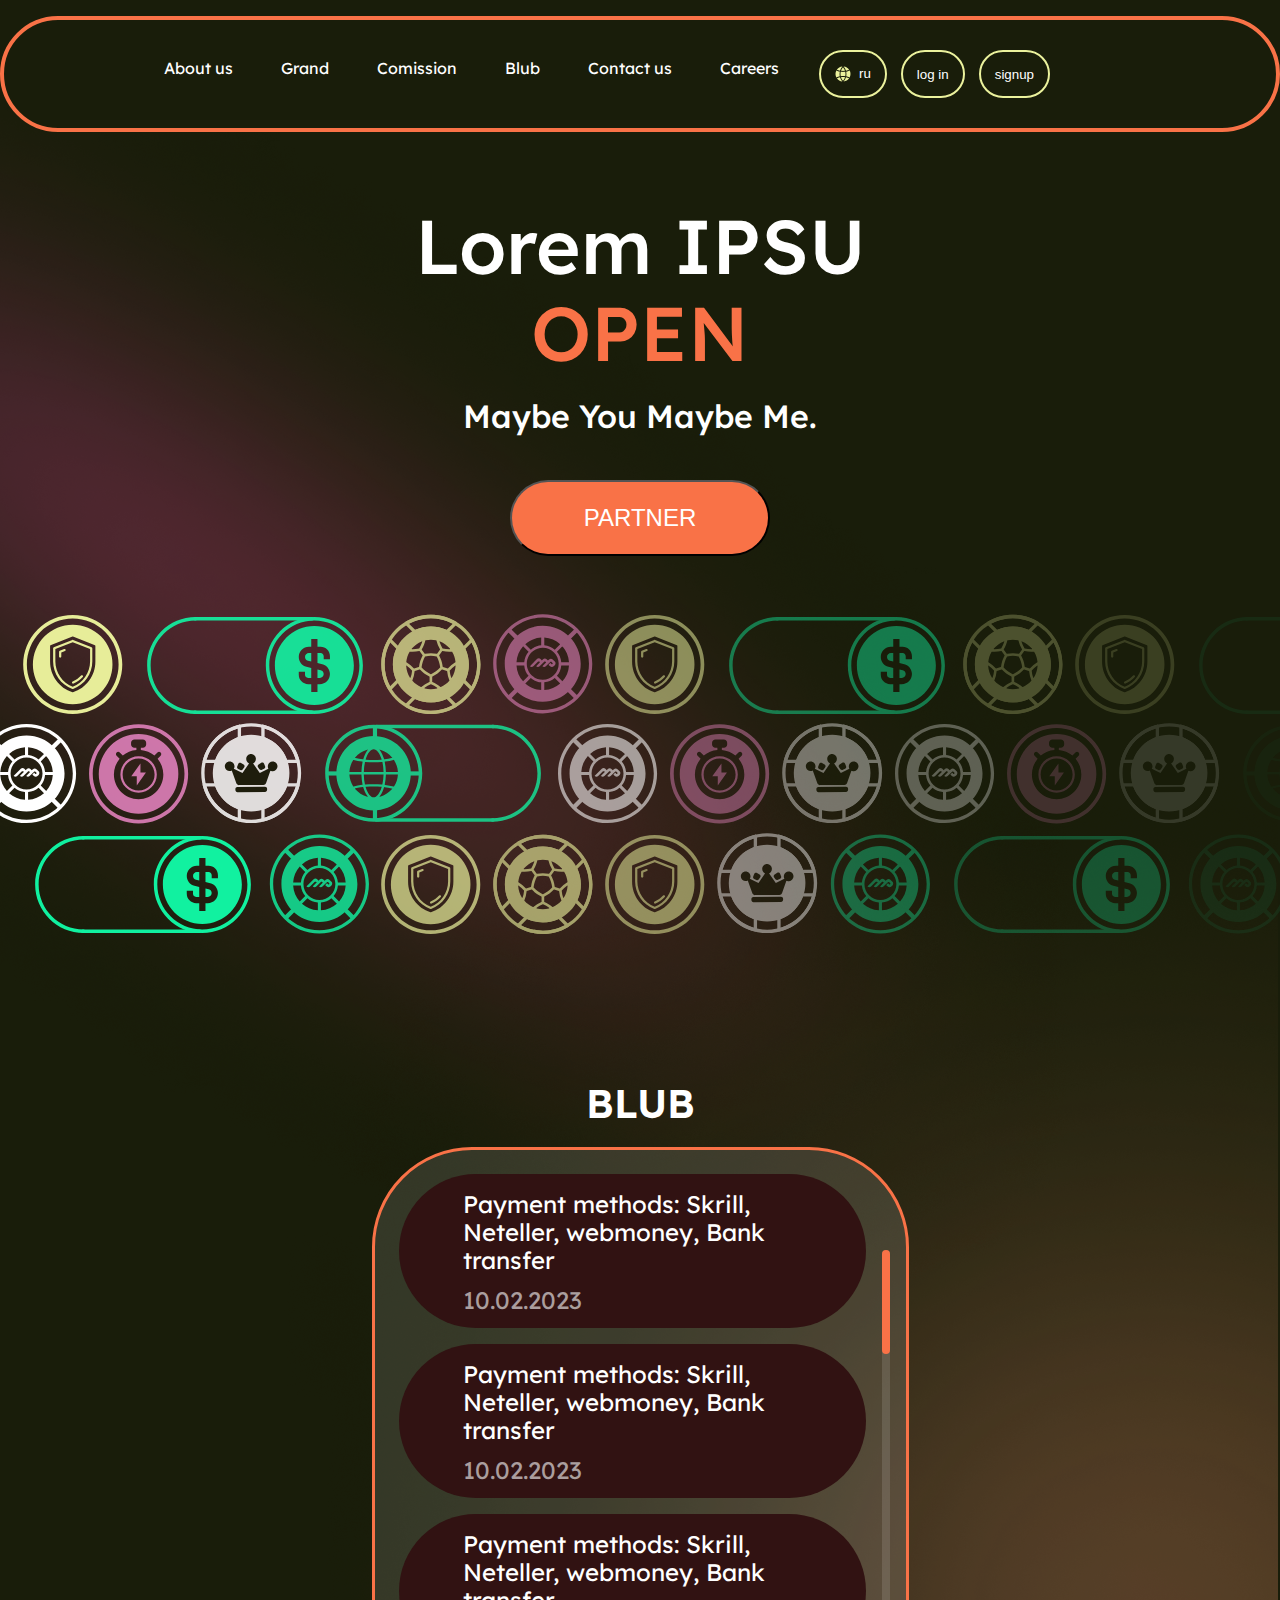
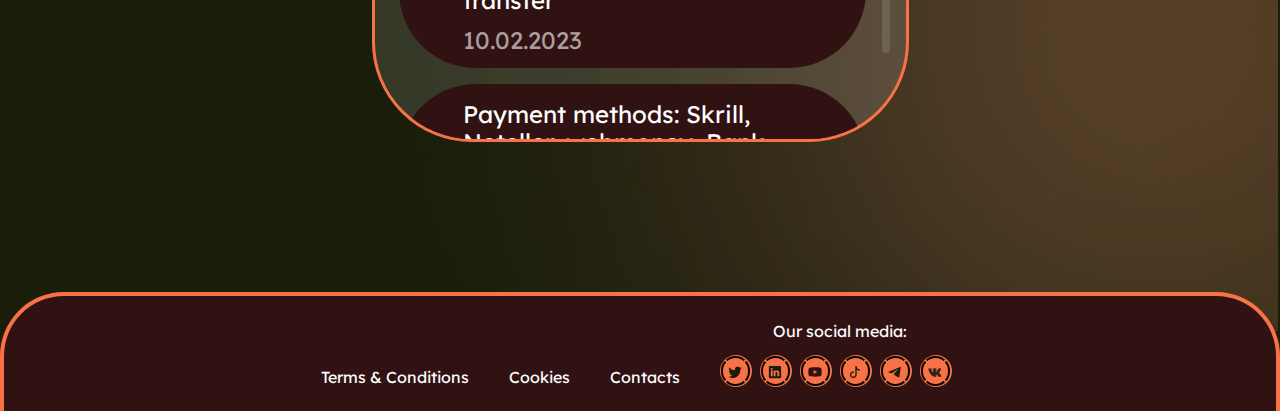
==== index.html @ ddff0fbc "Add files via upload" ====
<!DOCTYPE html>
<html lang="en">
<head>
    <meta charset="UTF-8">
    <meta name="viewport" content="width=device-width, initial-scale=1.0">
    <link rel="stylesheet" href="./src/css/reset.css">
    <link rel="stylesheet" href="./src/css/style.css">
    <title>LorenIpsumBlob</title>
</head>
<body>
          
    <div class="container">
        <header class="header">
            <nav class="header__menu">
                <ul class="header__menu-list">
                    <li class="header__menu-item"><a href="#" class="header__menu-link">About us</a></li>
                    <li class="header__menu-item"><a href="#" class="header__menu-link">Grand</a></li>
                    <li class="header__menu-item"><a href="#" class="header__menu-link">Comission</a></li>
                    <li class="header__menu-item"><a href="blubpage.html" class="header__menu-link">Blub</a></li>
                    <li class="header__menu-item"><a href="#" class="header__menu-link">Contact us</a></li>
                    <li class="header__menu-item"><a href="#" class="header__menu-link">Careers</a></li>
                </ul>
            </nav>
            
                <div class="header__menu__mobile__buttons">
                    <button class="header__mobile__button-language">
                        <img src="./src/img/icons/Language__mobile.svg" alt="Language mobile button">
                    </button>
                    <div class="header__mobile__hamburger" id="hamburger">
                        <div class="header__mobile__hamburger-row"></div>
                        <div class="header__mobile__hamburger-row"></div>
                        <div class="header__mobile__hamburger-row"></div>
                    </div>
                </div>
            <nav class="header__menu__mobile">    
                <ul class="header__menu__mobile-list">
                    <li class="header__menu__mobile-item"><a href="#" class="header__menu-link">About us</a></li>
                    <li class="header__menu__mobile-item"><a href="#" class="header__menu__mobile-link">Grand</a></li>
                    <li class="header__menu__mobile-item"><a href="#" class="header__menu__mobile-link">Comission</a></li>
                    <li class="header__menu__mobile-item"><a href="#" class="header__menu__mobile-link">Blub</a></li>
                    <li class="header__menu__mobile-item"><a href="#" class="header__menu__mobile-link">Contact us</a></li>
                    <li class="header__menu__mobile-item"><a href="#" class="header__menu__mobile-link">Careers</a></li>
                </ul>
                <div class="header__menu__mobile-logs">
                    <button class="header__menu__mobile__login">Log in</button>
                    <button class="header__menu__mobile__signup">Sign up</button>
                </div>
            </nav>
            <div class="header__buttons">
                <button class=" header__button header__button--language" id="languageButton">
                    <img src="./src/img/icons/Language.svg" alt="Language button">
                    <span class="header__button-span" id="languageSpan">ru</span>
                </button>
                <button class="header__button">
                    <span class="header__button-span">log in</span>
                </button>
                <button class="header__button">
                    <span class="header__button-span">signup</span>
                </button>
            </div>
        </header>
        <main class="main">
            <section class="main__open">
                <h1 class="open__title">
                    Lorem <span class="open__title--upper">ipsu</span> <br>
                    <span class="open__title--orange">open</span>
                </h1>
                <p class="open__content">
                    Maybe You Maybe Me.
                </p>
                <button class="open__button">
                    Partner
                </button>
            </section>
            <div class="banner">
                <div class="banner__column banner__column-left">
                        <img src="./src/img/banner_icons/Shield.svg" alt="Shield Icon" class="banner__column-item">
                        <img src="./src/img/banner_icons/Dollar.svg" alt="Dollar Icon" class="banner__column-item banner__column-item--long">
                        <img src="./src/img/banner_icons/Soccer.svg" alt="Soccer Icon" class="banner__column-item">
                        <img src="./src/img/banner_icons/M.svg" alt="M Icon" class="banner__column-item">
                        <img src="./src/img/banner_icons/Shield.svg" alt="Shield Icon" class="banner__column-item">
                        <img src="./src/img/banner_icons/Dollar.svg" alt="Dollar Icon" class="banner__column-item banner__column-item--long">
                        <img src="./src/img/banner_icons/Soccer.svg" alt="Soccer Icon" class="banner__column-item">      
                </div>
                <div class="banner__column banner__column-center">
                   
                        <img src="./src/img/banner_icons/M-white.svg" alt="M-White Icon" class="banner__column-item">
                        <img src="./src/img/banner_icons/Timer.svg" alt="Timer Icon" class="banner__column-item">
                        <img src="./src/img/banner_icons/Crown.svg" alt="Crown Icon" class="banner__column-item">
                        <img src="./src/img/banner_icons/World.svg" alt="World Icon" class="banner__column-item banner__column-item--long">
                        <img src="./src/img/banner_icons/M-white.svg" alt="M-White Icon" class="banner__column-item">
                        <img src="./src/img/banner_icons/Timer.svg" alt="Timer Icon" class="banner__column-item">
                        <img src="./src/img/banner_icons/Crown.svg" alt="Crown Icon" class="banner__column-item">
                </div>
                <div class="banner__column banner__column-right">
                        <img src="./src/img/banner_icons/Dollar.svg" alt="Dollar Icon" class="banner__column-item banner__column-item--long">
                        <img src="./src/img/banner_icons/M_green.svg" alt="M Green Icon" class="banner__column-item">
                        <img src="./src/img/banner_icons/Shield.svg" alt="Shield Icon" class="banner__column-item">
                        <img src="./src/img/banner_icons/Soccer.svg" alt="Soccer Icon" class="banner__column-item">
                        <img src="./src/img/banner_icons/Shield.svg" alt="Shield Icon" class="banner__column-item">
                        <img src="./src/img/banner_icons/Crown.svg" alt="Crown Icon" class="banner__column-item">
                        <img src="./src/img/banner_icons/M_green.svg" alt="M Green Icon" class="banner__column-item">
                </div>
        </div>
        <div class="banner__horizontal">
            <div class="banner__horizontal__column banner__horizontal__column-left">
                        <img src="./src/img/banner_icons/Shield.svg" alt="Shield Icon" class="banner__horizontal__column-item">
                        <img src="./src/img/banner_icons/Dollar__horizontal.svg" alt="Dollar Icon" class="banner__horizontal__column-item banner__horizontal__column-item--long">
                        <img src="./src/img/banner_icons/Soccer.svg" alt="Soccer Icon" class="banner__horizontal__column-item">
                        <img src="./src/img/banner_icons/M.svg" alt="M Icon" class="banner__horizontal__column-item">
                        <img src="./src/img/banner_icons/Shield.svg" alt="Shield Icon" class="banner__horizontal__column-item">
                        <img src="./src/img/banner_icons/Dollar__horizontal.svg" alt="Dollar Icon" class="banner__horizontal__column-item banner__horizontal__column-item--long">
                        <img src="./src/img/banner_icons/Soccer.svg" alt="Soccer Icon" class="banner__horizontal__column-item">  
                        <img src="./src/img/banner_icons/Shield.svg" alt="Shield Icon" class="banner__horizontal__column-item">
                        <img src="./src/img/banner_icons/Dollar__horizontal.svg" alt="Dollar Icon" class="banner__horizontal__column-item banner__horizontal__column-item--long">
                        <img src="./src/img/banner_icons/Soccer.svg" alt="Soccer Icon" class="banner__horizontal__column-item">
                        <img src="./src/img/banner_icons/M.svg" alt="M Icon" class="banner__horizontal__column-item">
                        <img src="./src/img/banner_icons/Shield.svg" alt="Shield Icon" class="banner__horizontal__column-item">
                        <img src="./src/img/banner_icons/Dollar__horizontal.svg" alt="Dollar Icon" class="banner__horizontal__column-item banner__horizontal__column-item--long">
                        <img src="./src/img/banner_icons/Soccer.svg" alt="Soccer Icon" class="banner__horizontal__column-item">    
            </div>
            <div class="banner__horizontal__column banner__horizontal__column-center">
                        <img src="./src/img/banner_icons/M-white.svg" alt="M-White Icon" class="banner__horizontal__column-item">
                        <img src="./src/img/banner_icons/Timer.svg" alt="Timer Icon" class="banner__horizontal__column-item">
                        <img src="./src/img/banner_icons/Crown.svg" alt="Crown Icon" class="banner__horizontal__column-item">
                        <img src="./src/img/banner_icons/World__horizontal.svg" alt="World Icon" class="banner__horizontal__column-item banner__horizontal__column-item--long">
                        <img src="./src/img/banner_icons/M-white.svg" alt="M-White Icon" class="banner__horizontal__column-item">
                        <img src="./src/img/banner_icons/Timer.svg" alt="Timer Icon" class="banner__horizontal__column-item">
                        <img src="./src/img/banner_icons/Crown.svg" alt="Crown Icon" class="banner__horizontal__column-item">      
                        <img src="./src/img/banner_icons/M-white.svg" alt="M-White Icon" class="banner__horizontal__column-item">
                        <img src="./src/img/banner_icons/Timer.svg" alt="Timer Icon" class="banner__horizontal__column-item">
                        <img src="./src/img/banner_icons/Crown.svg" alt="Crown Icon" class="banner__horizontal__column-item">
                        <img src="./src/img/banner_icons/World__horizontal.svg" alt="World Icon" class="banner__horizontal__column-item banner__horizontal__column-item--long">
                        <img src="./src/img/banner_icons/M-white.svg" alt="M-White Icon" class="banner__horizontal__column-item">
                        <img src="./src/img/banner_icons/Timer.svg" alt="Timer Icon" class="banner__horizontal__column-item">
                        <img src="./src/img/banner_icons/Crown.svg" alt="Crown Icon" class="banner__horizontal__column-item">
            </div>
            <div class="banner__horizontal__column banner__horizontal__column-right">
                    <img src="./src/img/banner_icons/Dollar__horizontal.svg" alt="Dollar Icon" class="banner__horizontal__column-item banner__horizontal__column-item--long">
                    <img src="./src/img/banner_icons/M_green.svg" alt="M Green Icon" class="banner__horizontal__column-item">
                    <img src="./src/img/banner_icons/Shield.svg" alt="Shield Icon" class="banner__horizontal__column-item">
                    <img src="./src/img/banner_icons/Soccer.svg" alt="Soccer Icon" class="banner__horizontal__column-item">
                    <img src="./src/img/banner_icons/Shield.svg" alt="Shield Icon" class="banner__horizontal__column-item">
                    <img src="./src/img/banner_icons/Crown.svg" alt="Crown Icon" class="banner__horizontal__column-item">
                    <img src="./src/img/banner_icons/M_green.svg" alt="M Green Icon" class="banner__horizontal__column-item">
                    <img src="./src/img/banner_icons/Dollar__horizontal.svg" alt="Dollar Icon" class="banner__horizontal__column-item banner__horizontal__column-item--long">
                    <img src="./src/img/banner_icons/M_green.svg" alt="M Green Icon" class="banner__horizontal__column-item">
                    <img src="./src/img/banner_icons/Shield.svg" alt="Shield Icon" class="banner__horizontal__column-item">
                    <img src="./src/img/banner_icons/Soccer.svg" alt="Soccer Icon" class="banner__horizontal__column-item">
                    <img src="./src/img/banner_icons/Shield.svg" alt="Shield Icon" class="banner__horizontal__column-item">
                    <img src="./src/img/banner_icons/Crown.svg" alt="Crown Icon" class="banner__horizontal__column-item">
                    <img src="./src/img/banner_icons/M_green.svg" alt="M Green Icon" class="banner__horizontal__column-item">
            </div>
        </div>
            <section class="main__blub">
                <h2 class="blub__title">
                    Blub
                </h2>
                <div class="blub__feed">
                    <div class="blub__content">
                        <div class="blub__item">
                            <a href="news.html" class="blub__item-link">
                                <div class="blub__item-desc">
                                    Payment methods: Skrill, Neteller, webmoney, Bank transfer
                                </div>
                                <div class="blub__item-date">10.02.2023</div>
                            </a>
                        </div>
                        <div class="blub__item">
                            <a href="#" class="blub__item-link">
                                <div class="blub__item-desc">
                                    Payment methods: Skrill, Neteller, webmoney, Bank transfer
                                </div>
                                <div class="blub__item-date">10.02.2023</div>
                            </a>
                        </div>
                        <div class="blub__item">
                            <a href="#" class="blub__item-link">
                                <div class="blub__item-desc">
                                    Payment methods: Skrill, Neteller, webmoney, Bank transfer
                                </div>
                                <div class="blub__item-date">10.02.2023</div>
                            </a>
                        </div>
                        <div class="blub__item">
                            <a href="#" class="blub__item-link">
                                <div class="blub__item-desc">
                                    Payment methods: Skrill, Neteller, webmoney, Bank transfer
                                </div>
                                <div class="blub__item-date">10.02.2023</div>
                            </a>
                        </div>
                        <div class="blub__item">
                            <a href="#" class="blub__item-link">
                                <div class="blub__item-desc">
                                    Payment methods: Skrill, Neteller, webmoney, Bank transfer
                                </div>
                                <div class="blub__item-date">10.02.2023</div>
                            </a>
                        </div>
                        <div class="blub__item">
                            <a href="#" class="blub__item-link">
                                <div class="blub__item-desc">
                                    Payment methods: Skrill, Neteller, webmoney, Bank transfer
                                </div>
                                <div class="blub__item-date">10.02.2023</div>
                            </a>
                        </div>
                        <div class="blub__item">
                            <a href="#" class="blub__item-link">
                                <div class="blub__item-desc">
                                    Payment methods: Skrill, Neteller, webmoney, Bank transfer
                                </div>
                                <div class="blub__item-date">10.02.2023</div>
                            </a>
                        </div>
                        <div class="blub__item">
                            <a href="#" class="blub__item-link">
                                <div class="blub__item-desc">
                                    Payment methods: Skrill, Neteller, webmoney, Bank transfer
                                </div>
                                <div class="blub__item-date">10.02.2023</div>
                            </a>
                        </div>
                    </div>
                    <div class="blub__scrollbar">
                        <div class="blub__scrollbar-thumb"></div>
                    </div>
                </div>    
            </section>
            
        </main>
    </div>
    <img src="./src/img/Dot_Light.png" alt="Dot Light" class="dot-light">
    <img src="./src/img/Circle_Light.png" alt="Circle Light" class="circle-light">
    
    <footer class="footer">
        <div class="container">
            
                <div class="footer__row">
                    <ul class="footer__terms">
                        <li class="footer__terms-item"><a href="#" class="footer__terms-link">Terms & Conditions</a></li>
                        <li class="footer__terms-item"><a href="#" class="footer__terms-link">Cookies</a></li>
                        <li class="footer__terms-item"><a href="#" class="footer__terms-link">Contacts</a></li>
                    </ul>
                    <div class="footer__media">
                        <div class="footer__media__title">
                            Our social media:
                        </div>
                        <ul class="footer__media__list">
                            <li class="footer__media__list-item">
                                <div class="inner-circle">
                                    <div class="notch notch-1"></div>
                                    <div class="notch notch-2"></div>
                                    <div class="notch notch-3"></div>
                                    <div class="notch notch-4"></div>
                                    <a href="#"><img src="./src/img/icons/Twitter.svg" alt="Twitter"></a>
                                </div>
                            </li>
                            <li class="footer__media__list-item">
                                <div class="inner-circle">
                                    <div class="notch notch-1"></div>
                                    <div class="notch notch-2"></div>
                                    <div class="notch notch-3"></div>
                                    <div class="notch notch-4"></div>
                                    <a href="#"><img src="./src/img/icons/LinkedIn.svg" alt="LinkedIn"></a>
                                </div>
                            </li>
                            <li class="footer__media__list-item">
                                <div class="inner-circle">
                                    <div class="notch notch-1"></div>
                                    <div class="notch notch-2"></div>
                                    <div class="notch notch-3"></div>
                                    <div class="notch notch-4"></div>
                                    <a href="#"><img src="./src/img/icons/YouTube.svg" alt="YouTube"></a>
                                </div>
                            </li>
                            <li class="footer__media__list-item">
                                <div class="inner-circle">
                                    <div class="notch notch-1"></div>
                                    <div class="notch notch-2"></div>
                                    <div class="notch notch-3"></div>
                                    <div class="notch notch-4"></div>
                                    <a href="#"><img src="./src/img/icons/TikTok.svg" alt="TikTok"></a>
                                </div>
                            </li>
                            <li class="footer__media__list-item">
                                <div class="inner-circle">
                                    <div class="notch notch-1"></div>
                                    <div class="notch notch-2"></div>
                                    <div class="notch notch-3"></div>
                                    <div class="notch notch-4"></div>
                                    <a href="#"><img src="./src/img/icons/Telegram.svg" alt="Telegram"></a>
                                </div>
                            </li>
                            <li class="footer__media__list-item">
                                <div class="inner-circle">
                                    <div class="notch notch-1"></div>
                                    <div class="notch notch-2"></div>
                                    <div class="notch notch-3"></div>
                                    <div class="notch notch-4"></div>
                                    <a href="#"><img src="./src/img/icons/VK.svg" alt="VK"></a>
                                </div>
                            </li>
                        </ul>
                    </div>
                </div>
        </div>
    </footer>
    <script src="./src/js/scrollbar.js"></script>
    <script src="./src/js/icons__vertical.js"></script>
    <script src="./src/js/icons__horizontal.js"></script>
    <script src="./src/js/mobile__menu.js"></script>
    <script src="./src/js/language__transition.js"></script>
</body>
</html>
---- src/css/style.css ----
@import url("https://fonts.googleapis.com/css2?family=Lato:ital,wght@0,100;0,300;0,400;0,700;0,900;1,100;1,300;1,400;1,700;1,900&family=Lexend:wght@100..900&family=Raleway:ital,wght@0,100..900;1,100..900&display=swap");

*,
*::after,
*::before {
    box-sizing: border-box;
}

body {
    max-width: 1920px;
    font-style: normal;
    font-family: "Lexend", sans-serif;
    font-weight: 400;
    font-size: 24px;
    line-height: 24px;
    color: #fff;
    background-color: #191d0a;
    position: relative;
    z-index: 1;
}

a {
    text-decoration: none;
    color: inherit;
    display: inline-block;
}

.container {
    width: 100%;
    max-width: 1640px;
    margin: 0 auto;
}

.header {
    position: relative;
    margin-top: 16px;
    border: 4px solid #f97247;
    border-radius: 64px;
    -webkit-border-radius: 64px;
    -moz-border-radius: 64px;
    display: -webkit-flex;
    display: -ms-flexbox;
    display: flex;
    -ms-flex-pack: end;
    -webkit-justify-content: flex-end;
    justify-content: flex-end;
    padding-top: 30px;
    padding-bottom: 30px;
    font-size: 16px;
    line-height: 20px;
    background: transparent;
    background-color: #191d0a;
    z-index: 1000;
}

.header__menu {
    margin-right: 206px;
}

.header__menu__mobile {
    display: none;
}

.header__menu-list {
    display: -webkit-flex;
    display: -ms-flexbox;
    display: flex;
    -webkit-justify-content: space-between;
    justify-content: space-between;
    -webkit-align-items: center;
    align-items: center;
}

.header__menu-item {
    margin-right: 32px;
    padding: 8px;
    transition: color 0.8s ease;
    -webkit-transition: color 0.8s ease;
    -moz-transition: color 0.8s ease;
}

.header__menu-link:hover {
    color: #f97247;
}

.header__buttons {
    display: flex;
    display: -webkit-flex;
    display: -ms-flexbox;
    -webkit-justify-content: space-between;
    -ms-flex-pack: justify;
    justify-content: space-between;
    margin-right: 60px;
}

.header__menu__mobile__buttons {
    display: none;
}

.header__button {
    border: 2px solid #ebf29d;
    padding: 14px;
    margin-right: 14px;
    background-color: transparent;
    color: #fff;
    border-radius: 24px;
    -webkit-border-radius: 24px;
    -moz-border-radius: 24px;
    cursor: pointer;
    transition:
        background 0.8s ease,
        border 0.8s ease;
    -webkit-transition:
        background 0.8s ease,
        border 0.8s ease;
    -moz-transition:
        background 0.8s ease,
        border 0.8s ease;
}

.header__button-span {
    transition:
        opacity 0.3s,
        transform 0.3s;
    -webkit-transition:
        opacity 0.3s,
        transform 0.3s;
    -moz-transition:
        opacity 0.3s,
        transform 0.3s;
}

.fade-out {
    opacity: 0;
    transform: translateY(-10px);
    -webkit-transform: translateY(-10px);
    -moz-transform: translateY(-10px);
    -ms-transform: translateY(-10px);
}

.fade-in {
    opacity: 1;
    transform: translateY(0);
    -webkit-transform: translateY(0);
    -moz-transform: translateY(0);
    -ms-transform: translateY(0);
}

.header__button--language {
    display: flex;
    display: -webkit-flex;
    display: -ms-flexbox;
}

.header__button img {
    margin-right: 8px;
}

.header__button:hover {
    background: #f97247;
    border: 2px solid #f97247;
}

.main {
    display: flex;
    display: -webkit-flex;
    display: -ms-flexbox;
    justify-content: space-between;
    -webkit-justify-content: space-between;
    -ms-flex-pack: justify;
}

.main__open {
    padding-top: 296px;
}

.open__title {
    font-size: 96px;
    line-height: 96px;
    font-weight: 500;
}

.open__title--upper {
    text-transform: uppercase;
}

.open__title--orange {
    text-transform: uppercase;
    color: #f97247;
}

.open__content {
    font-size: 32px;
    line-height: 32px;
    font-weight: 500;
    padding-top: 24px;
}

.open__button {
    text-transform: uppercase;
    font-size: 24px;
    line-height: 32px;
    display: flex;
    display: -webkit-flex;
    display: -ms-flexbox;
    display: -webkit-flex;
    padding: 20px 72px;
    -webkit-justify-content: center;
    justify-content: center;
    -ms-flex-pack: center;
    background-color: #f97247;
    border-radius: 48px;
    -webkit-border-radius: 48px;
    -moz-border-radius: 48px;
    color: #fff;
    margin-top: 48px;
    max-width: 669px;
    cursor: pointer;
}

.main__blub {
    display: flex;
    display: -webkit-flex;
    display: -ms-flexbox;
    flex-direction: column;
    -webkit-flex-direction: column;
    -moz-flex-direction: column;
    -ms-flex-direction: column;
    padding-top: 140px;
}

.blub__title {
    font-size: 40px;
    line-height: 40px;
    font-weight: 600;
    margin: 0 auto;
    display: block;
    color: #fff;
    text-transform: uppercase;
}

.blub__feed {
    margin-top: 24px;
    border: 3px solid #f97247;
    max-height: 595px;
    border-radius: 100px;
    -webkit-border-radius: 100px;
    -moz-border-radius: 100px;
    padding: 24px;
    padding-right: 16px;
    display: flex;
    display: -webkit-flex;
    display: -ms-flexbox;
    overflow: hidden;
    background: #ffffff1f;
}

.blub__content {
    height: 570px;
    display: flex;
    display: -webkit-flex;
    display: -ms-flexbox;
    -webkit-flex-direction: column;
    -moz-flex-direction: column;
    -ms-flex-direction: column;
    flex-direction: column;
    overflow: hidden;
}

.blub__scrollbar {
    width: 8px;
    background: #ffffff1f;
    height: 403px;
    border-radius: 10px;
    -webkit-border-radius: 10px;
    -moz-border-radius: 10px;
    margin-top: 76px;
    position: relative;
}
.blub__scrollbar-thumb {
    width: 100%;
    background-color: #f97247;
    cursor: pointer;
    height: 104px;
    border-radius: 10px;
    -webkit-border-radius: 10px;
    -moz-border-radius: 10px;
    position: absolute;
    top: 0;
    transition: top 0.2s ease;
    -webkit-transition: top 0.2s ease;
    -moz-transition: top 0.2s ease;
}

.blub__item {
    background: #311212;
    display: flex;
    -webkit-flex-direction: column;
    -moz-flex-direction: column;
    -ms-flex-direction: column;
    flex-direction: column;
    padding: 16px 64px;
    margin-right: 16px;
    margin-bottom: 16px;
    border-radius: 196px;
    -webkit-border-radius: 196px;
    -moz-border-radius: 196px;
    cursor: pointer;
    transition:
        background 0.8s ease,
        border 0.8s ease;
    -webkit-transition:
        background 0.8s ease,
        border 0.8s ease;
    -moz-transition:
        background 0.8s ease,
        border 0.8s ease;
}

.blub__item:hover {
    background-color: #f97247;
}

.blub__item-desc {
    font-size: 24px;
    line-height: 28px;
    max-width: 339px;
    margin-bottom: 14px;
}

.blub__item-date {
    color: #ffffff99;
}

.blub__item:hover .blub__item-date {
    color: #fff;
}

.footer {
    padding-top: 25px;
    padding-bottom: 24px;
    width: 100%;
    border-radius: 64px 64px 0 0;
    -webkit-border-radius: 64px 64px 0 0;
    -moz-border-radius: 64px 64px 0 0;
    border: 4px solid #f97247;
    border-bottom: none;
    background: #311212;
    z-index: 1000;
}

.footer__media__title {
    display: -webkit-flex;
    display: -ms-flexbox;
    display: flex;
    -webkit-justify-content: flex-end;
    justify-content: flex-end;
    -ms-flex-pack: end;
    font-size: 16px;
    line-height: 20px;
    margin-bottom: 14px;
}

.footer__row {
    display: -webkit-flex;
    display: -ms-flexbox;
    display: flex;
    width: 100%;
    -webkit-justify-content: space-between;
    justify-content: space-between;
    -webkit-align-items: flex-end;
    align-items: flex-end;
}

.footer__terms {
    padding-top: 26px;
    display: flex;
    display: -webkit-flex;
    display: -ms-flexbox;
    display: flex;
    list-style: none;
    font-size: 16px;
    line-height: 20px;
}

.footer__terms-item {
    margin-right: 40px;
}

.footer__terms-link {
    color: #fff;
}

.footer__terms-link:hover {
    color: #f97247;
}

.footer__media {
    display: flex;
    display: -webkit-flex;
    display: -ms-flexbox;
    display: flex;
    -webkit-flex-direction: column;
    -moz-flex-direction: column;
    -ms-flex-direction: column;
    flex-direction: column;
}

.footer__media__list {
    list-style: none;
    display: flex;
    display: -webkit-flex;
    display: -ms-flexbox;
    display: flex;
}

.footer__media__list-item {
    width: 32px;
    height: 32px;
    border-radius: 50%;
    -webkit-border-radius: 50%;
    -moz-border-radius: 50%;
    background-color: #f0f0f0; /* Цвет внешнего круга */
    position: relative;
    display: -webkit-flex;
    display: -ms-flexbox;
    display: flex;
    -webkit-justify-content: center;
    justify-content: center;
    -webkit-align-items: center;
    align-items: center;
    background-color: #f97247;
    cursor: pointer;
    -webkit-transition: background 0.8s ease;
    -moz-transition: background 0.8s ease;
    -o-transition: background 0.8s ease;
    transition: background 0.8s ease;
    margin-right: 8px;
}

.footer__media__list-item:hover {
    background: linear-gradient(255.96deg, #f99247 0%, #f29da2 100%);
}

.inner-circle {
    width: 29.15px;
    height: 29.15px;
    border-radius: 50%;
    -webkit-border-radius: 50%;
    -moz-border-radius: 50%;
    border: 2px solid black;
    position: relative;
    display: -webkit-flex;
    display: -ms-flexbox;
    display: flex;
    -webkit-justify-content: center;
    justify-content: center;
    -webkit-align-items: center;
    align-items: center;
}

.notch {
    position: absolute;
    width: 2px;
    height: 6px;
    background-color: #f97247;
}

.notch-1 {
    top: 15%;
    left: 85%;
    -webkit-transform: translate(-50%, -50%) rotate(45deg);
    -moz-transform: translate(-50%, -50%) rotate(45deg);
    transform: translate(-50%, -50%) rotate(45deg);
}

.notch-2 {
    top: 15%;
    left: 15%;
    -webkit-transform: translate(-50%, -50%) rotate(135deg);
    -moz-transform: translate(-50%, -50%) rotate(135deg);
    transform: translate(-50%, -50%) rotate(135deg);
}

.notch-3 {
    top: 85%;
    left: 85%;
    -webkit-transform: translate(-50%, -50%) rotate(135deg);
    -moz-transform: translate(-50%, -50%) rotate(135deg);
    transform: translate(-50%, -50%) rotate(135deg);
}

.notch-4 {
    top: 85%;
    left: 15%;
    -webkit-transform: translate(-50%, -50%) rotate(45deg);
    -moz-transform: translate(-50%, -50%) rotate(45deg);
    transform: translate(-50%, -50%) rotate(45deg);
}

.dot-light {
    position: absolute;
    top: 46px;
    left: 0;
    z-index: -1;
    -webkit-transform: translate(0);
    -moz-transform: translate(0);
    transform: translate(0);
}

.circle-light {
    position: absolute;
    right: 2px;
    bottom: 80px;
    z-index: -1;
    -webkit-transform: translate(0);
    -moz-transform: translate(0);
    transform: translate(0);
}

.banner {
    width: 333.8px;
    z-index: -1;
    display: -webkit-flex;
    display: -ms-flexbox;
    display: flex;
    overflow: hidden;
}

.banner__column {
    margin-right: 17px;
}

.banner__column:last-child {
    margin-right: 0;
}

.banner__column-item {
    margin-bottom: 30px;
    opacity: 0;
    -webkit-transition:
        opacity 2s ease,
        height 1s ease;
    -moz-transition:
        opacity 2s ease,
        height 1s ease;
    transition:
        opacity 2s ease,
        height 1s ease;
    height: 100px;
    display: -webkit-flex;
    display: -ms-flexbox;
    display: flex;
    -webkit-justify-content: center;
    justify-content: center;
    -webkit-align-items: center;
    align-items: center;
}

.banner__column-item--long {
    height: 220px;
}

.banner__horizontal {
    display: none;
}

@media screen and (max-width: 1700px) {
    .footer__row {
        -webkit-justify-content: space-around;
        -moz-justify-content: space-around;
        justify-content: space-around;
    }
    .footer__media {
        -webkit-align-items: center;
        -moz-align-items: center;
        align-items: center;
    }
}

@media screen and (max-width: 1460px) {
    .main {
        display: -webkit-flex;
        display: -moz-flex;
        display: flex;
        -webkit-flex-direction: column;
        -moz-flex-direction: column;
        -ms-flex-direction: column;
        flex-direction: column;
    }

    .banner {
        display: none;
    }

    .banner__horizontal {
        display: -webkit-flex;
        display: -moz-flex;
        display: flex;
        -webkit-flex-direction: column;
        -moz-flex-direction: column;
        -ms-flex-direction: column;
        flex-direction: column;
        width: 100%;
        height: 100%;
        overflow: hidden;
        margin-top: 58px;
    }

    .banner__horizontal__column {
        display: -webkit-flex;
        display: -moz-flex;
        display: flex;
        -webkit-flex-direction: row;
        -moz-flex-direction: row;
        flex-direction: row;
        width: 100%;
        margin-bottom: 9px;
        -webkit-align-items: center;
        -moz-align-items: center;
        -ms-flex-align: center;
        align-items: center;
    }

    .banner__horizontal__column-item {
        margin-right: 12px;
    }

    .banner__horizontal__column-item--long {
        height: 99px;
        width: 220px;
        margin-left: 11px;
        margin-right: 17px;
    }

    .header {
        -webkit-justify-content: center;
        -moz-justify-content: center;
        -ms-flex-pack: center;
        justify-content: center;
    }

    .header__menu {
        margin-right: 0;
    }

    .main__blub {
        margin-bottom: 150px;
        -webkit-align-items: center;
        -moz-align-items: center;
        -ms-flex-align: center;
        align-items: center;
    }

    .main__open {
        display: -webkit-flex;
        display: -moz-flex;
        display: flex;
        -webkit-flex-direction: column;
        -moz-flex-direction: column;
        flex-direction: column;
        -webkit-align-items: center;
        -moz-align-items: center;
        align-items: center;
        padding-top: 70px;
    }

    .open__title {
        font-size: 76px;
        line-height: 87px;
        display: block;
        text-align: center;
    }

    .footer__row {
        -webkit-justify-content: center;
        -moz-justify-content: center;
        -ms-flex-pack: center;
        justify-content: center;
    }
}

@media (max-width: 1120px) {
    .dot-light {
        width: 95%;
        height: auto;
        max-width: 95%;
        max-height: 95%;
    }
}

@media (max-width: 1030px) {
    .header__buttons {
        margin-right: 0;
    }
}

@media (max-width: 1000px) {
    .header {
        padding-top: 10px;
        padding-bottom: 10px;
        padding-left: 21px;
        padding-right: 21px;
        -webkit-justify-content: flex-end;
        -moz-justify-content: flex-end;
        justify-content: flex-end;
    }
    .header__menu {
        display: none;
    }

    .header__buttons {
        display: none;
    }

    .header__menu__mobile__buttons {
        display: -webkit-flex;
        display: -moz-flex;
        display: flex;
        -webkit-align-items: center;
        -moz-align-items: center;
        -ms-flex-align: center;
        align-items: center;
    }
    .header__mobile__button-language {
        width: 36px;
        height: 36px;
        margin-right: 11px;
        border-radius: 26px;
        cursor: pointer;
        border: 2px solid #ebf29d;
        padding: 8px;
        background-color: transparent;
    }

    .header__mobile__hamburger {
        display: -webkit-flex;
        display: -moz-flex;
        display: flex;
        -webkit-flex-direction: column;
        -moz-flex-direction: column;
        display: -ms-flexbox;
        flex-direction: column;
        height: 14px;
        width: 21px;
        -moz-transition: all 0.3s ease-in-out;
        -webkit-transition: all 0.3s ease-in-out;
        transition: all 0.3s ease-in-out;
        cursor: pointer;
    }

    .header__mobile__hamburger-row {
        background-color: #fff;
        height: 2.3px;
        width: 100%;
        margin-bottom: 2.3px;
        border-radius: 2px;
        transition: all 0.3s ease-in-out;
        -webkit-transition: all 0.3s ease-in-out;
        -moz-transition: all 0.3s ease-in-out;
    }

    .header__mobile__hamburger.open .header__mobile__hamburger-row:nth-child(1) {
        transform: rotate(45deg) translate(3px, 3px);
        -webkit-transform: rotate(45deg) translate(3px, 3px);
        -ms-transform: rotate(45deg) translate(3px, 3px);
    }

    .header__mobile__hamburger.open .header__mobile__hamburger-row:nth-child(2) {
        opacity: 0;
    }

    .header__mobile__hamburger.open .header__mobile__hamburger-row:nth-child(3) {
        transform: rotate(-45deg) translate(3px, -3px);
        -webkit-transform: rotate(-45deg) translate(3px, -3px);
        -ms-transform: rotate(-45deg) translate(3px, -3px);
    }
    .header__mobile__button-language img {
        height: 20px;
        width: 20px;
    }

    .header__menu__mobile {
        display: none;
        flex-direction: column;
        -moz-flex-direction: column;
        -webkit-flex-direction: column;
        -ms-flex-direction: column;
        width: 300px;
    }

    .header__menu__mobile.show {
        display: flex;
        display: -webkit-flex;
        display: -moz-flex;
        display: -ms-flexbox;
        position: absolute;
        top: 90px;
        right: 0px;
        z-index: 20;
        padding-left: 10px;
        padding-right: 10px;
        background-color: #191d0a;
    }

    .header__menu__mobile-list {
        display: flex;
        display: -webkit-flex;
        display: -moz-flex;
        flex-direction: column;
        -moz-flex-direction: column;
        -webkit-flex-direction: column;
        list-style: none;
    }

    .header__menu__mobile-item {
        padding: 13px 20px;
        background-color: #191d0a;
        border: 2px solid #f97247;
        border-radius: 28px;
        -webkit-border-radius: 28px;
        -moz-border-radius: 28px;
        font-size: 18px;
        line-height: 24px;
        margin-bottom: 4px;
        width: 100%;
    }

    .header__menu__mobile-item:hover {
        cursor: pointer;
        background-color: #f97247;
    }

    .header__menu__mobile-logs {
        margin-top: 30px;
    }

    .header__menu__mobile__login,
    .header__menu__mobile__signup {
        text-transform: uppercase;
        width: 100%;
        border-radius: 24px;
        -webkit-border-radius: 24px;
        -moz-border-radius: 24px;
        color: #fff;
        padding-top: 10px;
        padding-bottom: 10px;
    }

    .header__menu__mobile__login {
        border: 2px solid #ebf29d;
        background: #311212;
        margin-bottom: 5px;
    }

    .header__menu__mobile__signup {
        background: #f97247;
    }

    .main {
        position: relative;
        z-index: 1;
    }
}

@media (max-width: 700px) {
    .footer {
        display: flex;
        display: -webkit-flex;
        display: -moz-flex;
        display: -ms-flexbox;
        flex-direction: column;
        -moz-flex-direction: column;
        -webkit-flex-direction: column;
        -ms-flex-direction: column;
    }

    .footer__row {
        display: flex;
        display: -webkit-flex;
        display: -moz-flex;
        flex-direction: column;
        -moz-flex-direction: column;
        -webkit-flex-direction: column;
        -ms-flex-direction: column;
        padding: 20px;
        align-items: center;
        -webkit-align-items: center;
        -moz-align-items: center;
        -ms-flex-align: center;
        padding-top: 0;
    }

    .footer__terms {
        flex-direction: column;
        -moz-flex-direction: column;
        -webkit-flex-direction: column;
        align-items: center;
        -webkit-align-items: center;
        -moz-align-items: center;
        -ms-flex-align: center;
        margin-bottom: 20px;
    }

    .footer__terms-item {
        margin-right: 0;
        margin-bottom: 2px;
    }

    .footer__media {
        align-items: center;
        -webkit-align-items: center;
        -moz-align-items: center;
        -ms-flex-align: center;
    }

    .footer__media__title {
        margin-bottom: 8px;
    }
}

@media (max-width: 500px) {
    .blub__content {
        padding-right: 0;
    }

    .blub__feed {
        border-radius: 50px;
        -webkit-border-radius: 50px;
        -moz-border-radius: 50px;
        padding: 10px;
        padding-right: 6px;
    }

    .blub__item {
        margin-right: 6px;
        margin-bottom: 10px;
        border-radius: 40px;
        -webkit-border-radius: 40px;
        -moz-border-radius: 40px;
        padding: 15px 35px;
    }

    .blub__item-desc {
        font-size: 18px;
        line-height: 20px;
    }

    .blub__item-date {
        font-size: 14px;
        line-height: 16px;
    }

    .open__title {
        font-size: 46px;
        line-height: 50px;
    }

    .open__content {
        font-size: 20px;
        line-height: 26px;
    }

    .open__button {
        font-size: 18px;
        line-height: 22.5px;
        width: 100%;
        border-radius: 48px;
        -webkit-border-radius: 48px;
        -moz-border-radius: 48px;
        padding: 15px 20px;
        font-weight: 600;
    }

    .main__open {
        padding-left: 10px;
        padding-right: 10px;
    }

    .main__blub {
        padding-top: 0;
        margin-top: 7px;
    }

    .footer {
        padding-bottom: 0;
    }

    .footer__row {
        align-items: start;
        -webkit-align-items: start;
        -moz-align-items: start;
        -ms-flex-align: start;
        padding-top: 0;
        padding-bottom: 30px;
    }

    .footer__terms {
        align-items: start;
        -webkit-align-items: start;
        -moz-align-items: start;
        -ms-flex-align: start;
        padding-top: 0;
    }

    .footer__media {
        align-items: start;
        -webkit-align-items: start;
        -moz-align-items: start;
        -ms-flex-align: start;
    }

    .banner__horizontal__column-item {
        height: 49px;
        width: 49px;
    }

    .banner__horizontal__column-item--long {
        height: 49px;
        width: 108px;
    }
}
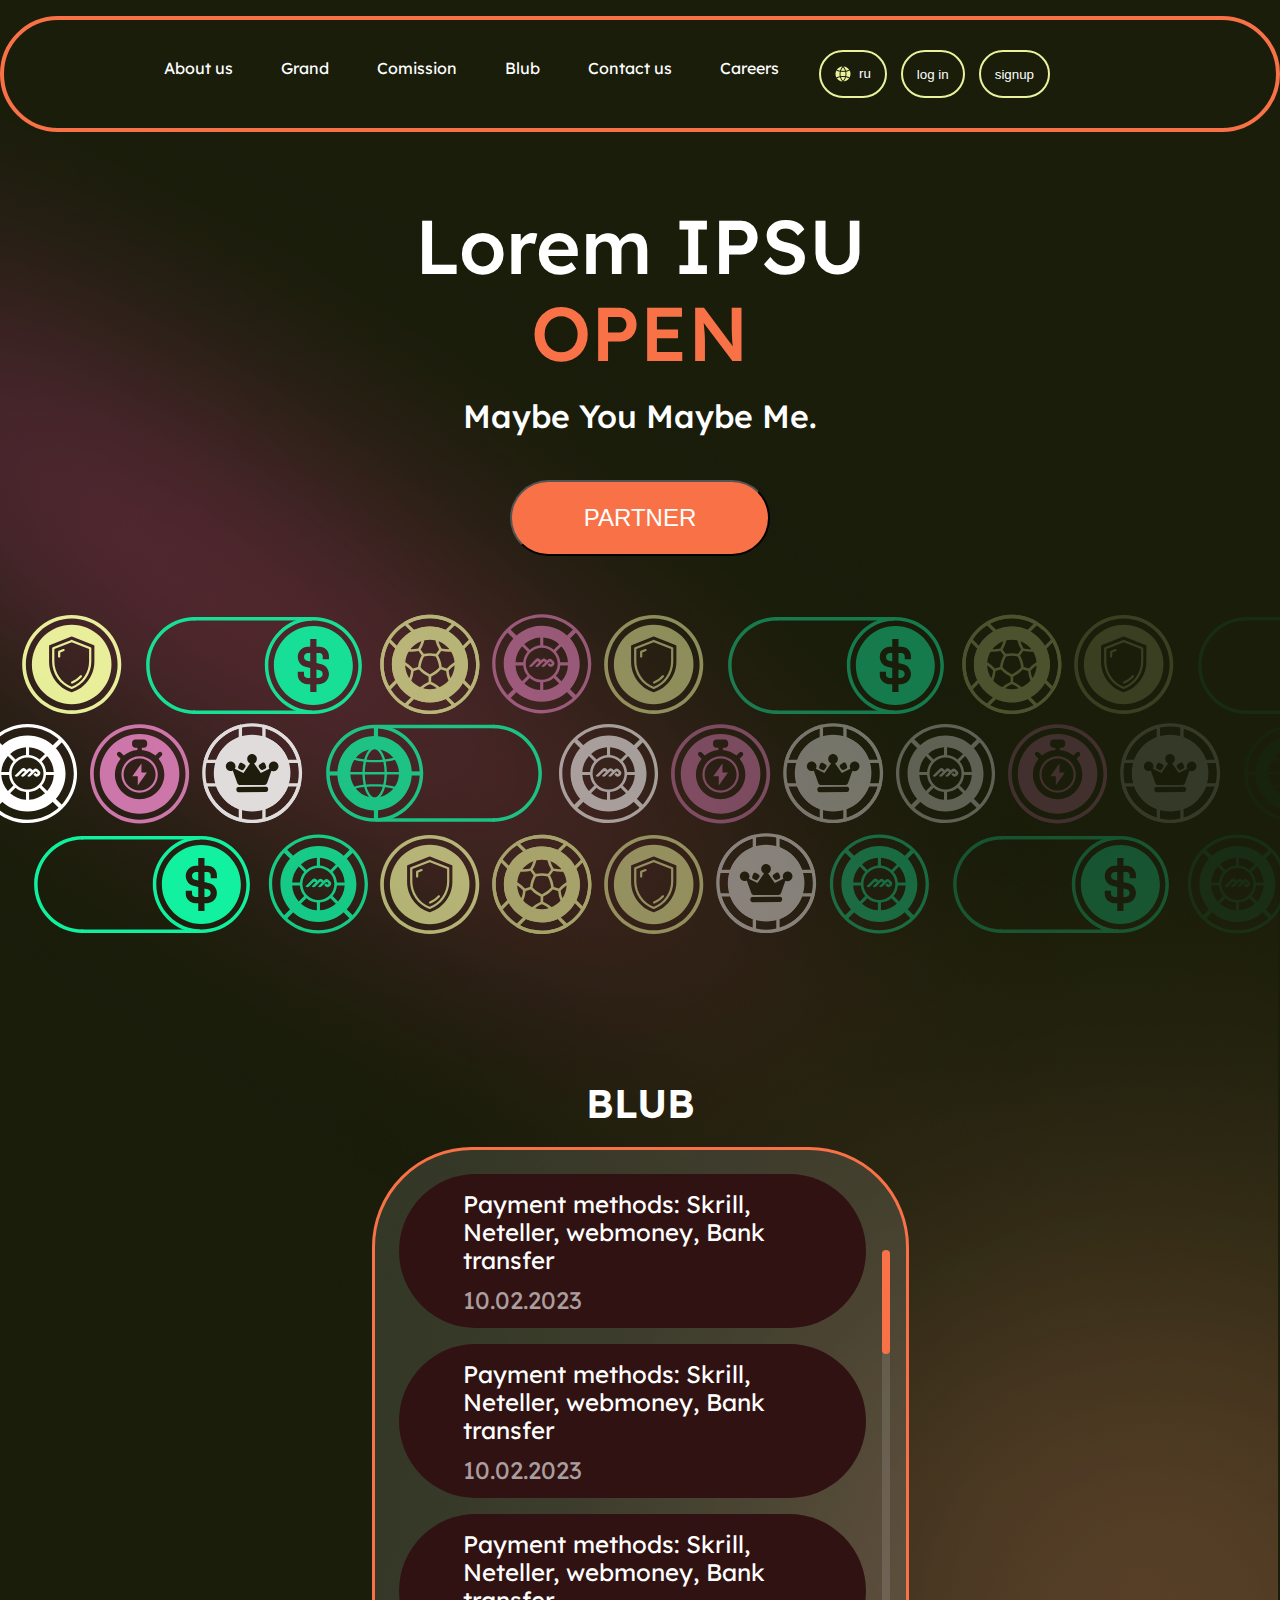
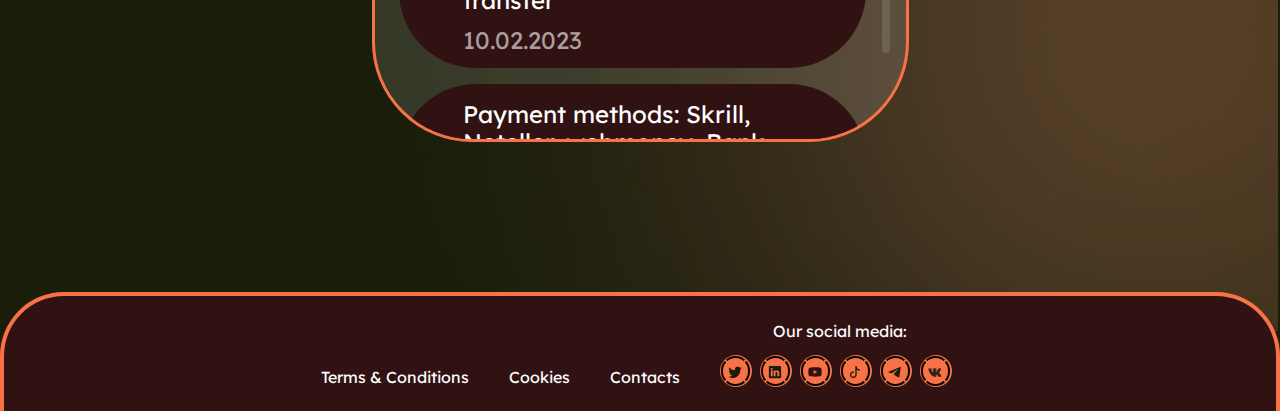
==== commit ba64d454: "Add files via upload" ====
--- a/index.html
+++ b/index.html
@@ -13,7 +13,7 @@
         <header class="header">
             <nav class="header__menu">
                 <ul class="header__menu-list">
-                    <li class="header__menu-item"><a href="#" class="header__menu-link">About us</a></li>
+                    <li class="header__menu-item"><a href="index.html" class="header__menu-link">About us</a></li>
                     <li class="header__menu-item"><a href="#" class="header__menu-link">Grand</a></li>
                     <li class="header__menu-item"><a href="#" class="header__menu-link">Comission</a></li>
                     <li class="header__menu-item"><a href="blubpage.html" class="header__menu-link">Blub</a></li>
@@ -34,10 +34,10 @@
                 </div>
             <nav class="header__menu__mobile">    
                 <ul class="header__menu__mobile-list">
-                    <li class="header__menu__mobile-item"><a href="#" class="header__menu-link">About us</a></li>
+                    <li class="header__menu__mobile-item"><a href="index.html" class="header__menu-link">About us</a></li>
                     <li class="header__menu__mobile-item"><a href="#" class="header__menu__mobile-link">Grand</a></li>
                     <li class="header__menu__mobile-item"><a href="#" class="header__menu__mobile-link">Comission</a></li>
-                    <li class="header__menu__mobile-item"><a href="#" class="header__menu__mobile-link">Blub</a></li>
+                    <li class="header__menu__mobile-item"><a href="blubpage.html" class="header__menu__mobile-link">Blub</a></li>
                     <li class="header__menu__mobile-item"><a href="#" class="header__menu__mobile-link">Contact us</a></li>
                     <li class="header__menu__mobile-item"><a href="#" class="header__menu__mobile-link">Careers</a></li>
                 </ul>
